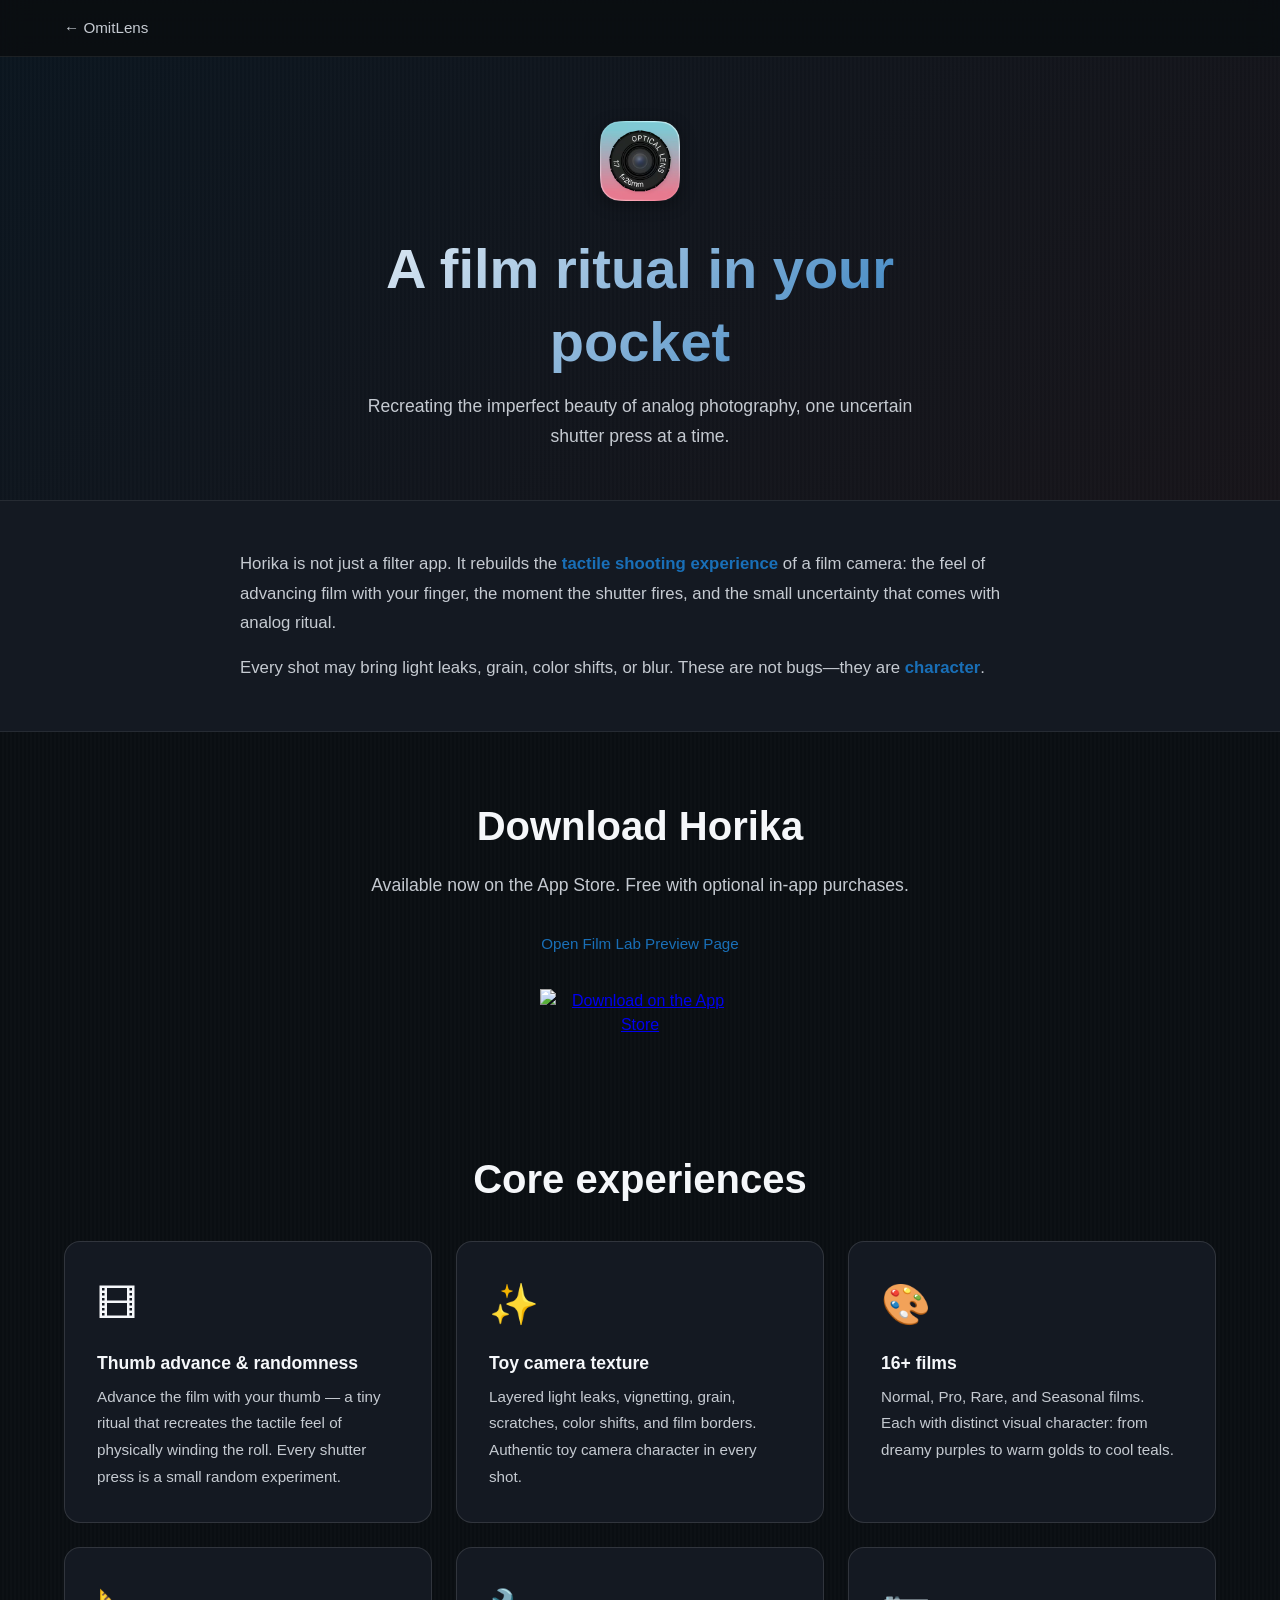
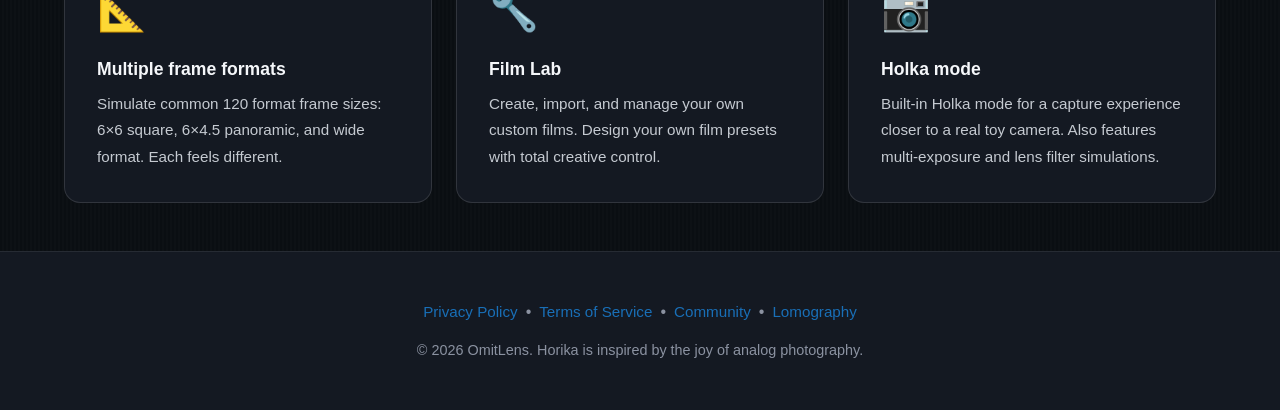
==== website/index.html @ 90a6ab24 "Add initial website files for Horika app - Created index.html for the main landing page with app det" ====
<!DOCTYPE html>
<html lang="en">

<head>
	<meta charset="UTF-8">
	<meta name="viewport" content="width=device-width, initial-scale=1.0">
	<title>Horika — Recreate film camera ritual</title>
	<meta name="description"
		content="Horika: A film camera app that brings the joy of analog photography to your iPhone. Experience ritual, randomness, and character in every shot.">
	<meta name="keywords" content="film camera, film simulation, analog photography, Holga, toy camera, iOS app">
	<link rel="canonical" href="https://omitlens.com/apps/horika/">

	<!-- Open Graph -->
	<meta property="og:type" content="website">
	<meta property="og:site_name" content="OmitLens">
	<meta property="og:title" content="Horika — Recreate film camera ritual">
	<meta property="og:description"
		content="Horika: A film camera app that brings the joy of analog photography to your iPhone. Experience ritual, randomness, and character in every shot.">
	<meta property="og:url" content="https://omitlens.com/apps/horika/">
	<meta property="og:image" content="https://omitlens.com/apps/horika/images/horika.avif">
	<meta property="og:image:width" content="1200">
	<meta property="og:image:height" content="630">

	<!-- Twitter Card -->
	<meta name="twitter:card" content="summary_large_image">
	<meta name="twitter:title" content="Horika — Recreate film camera ritual">
	<meta name="twitter:description"
		content="A film camera app that brings the joy of analog photography to your iPhone.">
	<meta name="twitter:image" content="https://omitlens.com/apps/horika/images/horika.avif">

	<!-- Schema markup -->
	<script type="application/ld+json">
	{
		"@context": "https://schema.org",
		"@type": "SoftwareApplication",
		"name": "Horika",
		"description": "A film camera app that brings the joy of analog photography to your iPhone.",
		"url": "https://omitlens.com/apps/horika/",
		"applicationCategory": "Photography",
		"offers": {
			"@type": "Offer",
			"price": "0",
			"priceCurrency": "USD"
		},
		"image": "https://omitlens.com/apps/horika/images/horika.avif"
	}
	</script>

	<link rel="stylesheet" href="style.css">
</head>

<body>
	<!-- Navigation -->
	<nav class="nav-bar">
		<div class="nav-container">
			<a href="../../" class="nav-home">← OmitLens</a>
		</div>
	</nav>

	<main>
		<!-- Hero Section -->
		<section class="hero">
			<div class="hero-container">
				<div class="hero-icon">
					<img src="images/horika.avif" alt="Horika App Icon" class="app-icon">
				</div>
				<div class="hero-content">
					<h1 class="hero-title">A film ritual in your pocket</h1>
					<p class="hero-subtitle">Recreating the imperfect beauty of analog photography, one uncertain shutter press at
						a time.</p>
				</div>
			</div>
		</section>

		<!-- Core Philosophy -->
		<section class="philosophy">
			<div class="container">
				<p class="philosophy-text">
					Horika is not just a filter app. It rebuilds the <strong>tactile shooting experience</strong> of a film
					camera:
					the feel of advancing film with your finger, the moment the shutter fires, and the small uncertainty
					that comes with analog ritual.
				</p>
				<p class="philosophy-text">
					Every shot may bring light leaks, grain, color shifts, or blur. These are not bugs—they are
					<strong>character</strong>.
				</p>
			</div>
		</section>

		<!-- CTA Section -->
		<section class="cta-section">
			<div class="container">
				<div class="cta-content">
					<h2 class="cta-title">Download Horika</h2>
					<p class="cta-subtitle">Available now on the App Store. Free with optional in-app purchases.</p>
					<p class="cta-subtitle"><a href="film-lab/preview.html?data=" class="footer-link">Open Film Lab Preview
							Page</a></p>
					<a href="https://apps.apple.com/us/app/horika/id6746124840" class="app-store-link" target="_blank"
						rel="noopener">
						<img src="https://developer.apple.com/assets/elements/badges/download-on-the-app-store.svg"
							alt="Download on the App Store" class="app-store-badge">
					</a>
				</div>
			</div>
		</section>

		<!-- Features Section -->
		<section class="features">
			<div class="container">
				<h2 class="section-title">Core experiences</h2>
				<div class="feature-grid">
					<article class="feature-card">
						<div class="feature-icon">🎞</div>
						<h3 class="feature-title">Thumb advance & randomness</h3>
						<p class="feature-desc">
							Advance the film with your thumb — a tiny ritual that recreates the tactile feel of physically winding the
							roll. Every shutter press is a small random experiment.
						</p>
					</article>

					<article class="feature-card">
						<div class="feature-icon">✨</div>
						<h3 class="feature-title">Toy camera texture</h3>
						<p class="feature-desc">
							Layered light leaks, vignetting, grain, scratches, color shifts, and film borders. Authentic toy camera
							character in every shot.
						</p>
					</article>

					<article class="feature-card">
						<div class="feature-icon">🎨</div>
						<h3 class="feature-title">16+ films</h3>
						<p class="feature-desc">
							Normal, Pro, Rare, and Seasonal films. Each with distinct visual character: from dreamy purples to warm
							golds to cool teals.
						</p>
					</article>

					<article class="feature-card">
						<div class="feature-icon">📐</div>
						<h3 class="feature-title">Multiple frame formats</h3>
						<p class="feature-desc">
							Simulate common 120 format frame sizes: 6×6 square, 6×4.5 panoramic, and wide format. Each feels
							different.
						</p>
					</article>

					<article class="feature-card">
						<div class="feature-icon">🔧</div>
						<h3 class="feature-title">Film Lab</h3>
						<p class="feature-desc">
							Create, import, and manage your own custom films. Design your own film presets with total creative
							control.
						</p>
					</article>

					<article class="feature-card">
						<div class="feature-icon">📷</div>
						<h3 class="feature-title">Holka mode</h3>
						<p class="feature-desc">
							Built-in Holka mode for a capture experience closer to a real toy camera. Also features multi-exposure and
							lens filter simulations.
						</p>
					</article>
				</div>
			</div>
		</section>

	</main>

	<!-- Footer -->
	<footer class="footer">
		<div class="container">
			<nav class="footer-nav">
				<a href="privacy.html" class="footer-link">Privacy Policy</a>
				<span class="footer-sep">•</span>
				<a href="tos.html" class="footer-link">Terms of Service</a>
				<span class="footer-sep">•</span>
				<a href="https://www.reddit.com/r/Horika/" class="footer-link" target="_blank" rel="noopener">Community</a>
				<span class="footer-sep">•</span>
				<a href="https://www.lomography.com/films/871981005-digital-horika-app/photos?order=popular" class="footer-link"
					target="_blank" rel="noopener">Lomography</a>
			</nav>
			<p class="footer-credit">© 2026 OmitLens. Horika is inspired by the joy of analog photography.</p>
		</div>
	</footer>

</body>

</html>
---- website/style.css ----
/* ================================================================
   HORIKA - Dark Theme Web Design
   Inspired by iOS app aesthetics with Japanese color palette
   ================================================================ */

:root {
	/* Dark theme color tokens - Japanese palette inspired by iOS app */
	--dark-bg: #0a0e12;
	--dark-surface: #141922;
	--dark-surface-alt: #1a1f2a;
	
	/* iOS app color palette */
	--ruri: #0065B0;           /* Deep blue (Holka flavor) */
	--asagi: #196FB7;          /* Cyan-toned blue (accent) */
	--usubeni: #E87A8F;        /* Pale rose (Hana flavor) */
	--mizu-yellow: #FCC150;    /* Light yellow (Horika flavor) */
	--kihada-gold: #D4A040;    /* Golden (Banana flavor) */
	
	/* Accents and text */
	--text-primary: #F5F7FA;
	--text-secondary: #C5CAD1;
	--text-tertiary: #8B92A1;
	--border-color: rgba(255, 255, 255, 0.08);
	--border-color-strong: rgba(255, 255, 255, 0.12);
	
	/* Spacing */
	--space-xs: 4px;
	--space-sm: 8px;
	--space-md: 12px;
	--space-lg: 16px;
	--space-xl: 24px;
	--space-2xl: 32px;
	--space-3xl: 48px;
	--space-4xl: 64px;
	
	/* Layout */
	--max-width: 1200px;
	--radius-sm: 8px;
	--radius-md: 12px;
	--radius-lg: 16px;
	
	/* Typography */
	--font-main: -apple-system, BlinkMacSystemFont, "Segoe UI", Roboto, "Helvetica Neue", sans-serif;
	--font-serif: "Georgia", "Garamond", serif;
	--line-height-tight: 1.3;
	--line-height-normal: 1.5;
	--line-height-relaxed: 1.75;
}

/* Base styles */
* {
	box-sizing: border-box;
}

html, body {
	margin: 0;
	padding: 0;
	height: 100%;
}

body {
	font-family: var(--font-main);
	background: var(--dark-bg);
	background-image: repeating-linear-gradient(
		90deg,
		transparent,
		transparent 2px,
		rgba(255, 255, 255, 0.01) 2px,
		rgba(255, 255, 255, 0.01) 4px
	);
	color: var(--text-primary);
	line-height: var(--line-height-normal);
	-webkit-font-smoothing: antialiased;
	-moz-osx-font-smoothing: grayscale;
}

/* ================================================================
   NAVIGATION
   ================================================================ */

.nav-bar {
	position: sticky;
	top: 0;
	z-index: 100;
	background: rgba(10, 14, 18, 0.8);
	backdrop-filter: blur(12px);
	border-bottom: 1px solid var(--border-color);
	padding: var(--space-lg) 0;
}

.nav-container {
	max-width: var(--max-width);
	margin: 0 auto;
	padding: 0 var(--space-xl);
}

.nav-home {
	display: inline-block;
	color: var(--text-secondary);
	text-decoration: none;
	font-size: 0.95rem;
	font-weight: 500;
	transition: color 0.2s ease;
}

.nav-home:hover {
	color: var(--asagi);
}

/* ================================================================
   MAIN & CONTAINER
   ================================================================ */

main {
	min-height: calc(100vh - 200px);
}

.container {
	max-width: var(--max-width);
	margin: 0 auto;
	padding: 0 var(--space-xl);
}

/* ================================================================
   HERO SECTION
   ================================================================ */

.hero {
	padding: var(--space-4xl) var(--space-xl) var(--space-3xl);
	text-align: center;
	background: linear-gradient(135deg, rgba(25, 111, 183, 0.08) 0%, rgba(232, 122, 143, 0.06) 100%);
}

.hero-container {
	max-width: 700px;
	margin: 0 auto;
}

.hero-icon {
	margin-bottom: var(--space-2xl);
}

.app-icon {
	width: 80px;
	height: 80px;
	margin: 0 auto;
	display: block;
	border-radius: var(--radius-lg);
	box-shadow: 0 4px 16px rgba(0, 0, 0, 0.3);
}

.hero-title {
	margin: 0 0 var(--space-md) 0;
	font-size: clamp(2rem, 5vw, 3.5rem);
	font-weight: 700;
	line-height: var(--line-height-tight);
	background: linear-gradient(135deg, var(--text-primary) 0%, var(--asagi) 100%);
	-webkit-background-clip: text;
	-webkit-text-fill-color: transparent;
	background-clip: text;
}

.hero-subtitle {
	font-size: 1.1rem;
	color: var(--text-secondary);
	margin: 0;
	max-width: 600px;
	margin: 0 auto;
	line-height: var(--line-height-relaxed);
}

/* ================================================================
   PHILOSOPHY SECTION
   ================================================================ */

.philosophy {
	padding: var(--space-3xl) var(--space-xl);
	background: var(--dark-surface);
	border-top: 1px solid var(--border-color);
	border-bottom: 1px solid var(--border-color);
}

.philosophy-text {
	max-width: 800px;
	margin: 0 auto var(--space-lg);
	font-size: 1.05rem;
	line-height: var(--line-height-relaxed);
	color: var(--text-secondary);
}

.philosophy-text:last-child {
	margin-bottom: 0;
}

.philosophy-text strong {
	color: var(--asagi);
	font-weight: 600;
}

/* ================================================================
   FEATURES SECTION
   ================================================================ */

.features {
	padding: var(--space-3xl) var(--space-xl);
}

.section-title {
	font-size: clamp(1.5rem, 4vw, 2.5rem);
	font-weight: 700;
	margin: 0 0 var(--space-2xl) 0;
	text-align: center;
	color: var(--text-primary);
}

.feature-grid {
	display: grid;
	grid-template-columns: repeat(auto-fit, minmax(280px, 1fr));
	gap: var(--space-xl);
	max-width: var(--max-width);
	margin: 0 auto;
}

.feature-card {
	padding: var(--space-2xl);
	background: var(--dark-surface);
	border: 1px solid var(--border-color-strong);
	border-radius: var(--radius-lg);
	transition: all 0.3s cubic-bezier(0.4, 0, 0.2, 1);
	position: relative;
	overflow: hidden;
}

.feature-card::before {
	content: '';
	position: absolute;
	top: 0;
	left: -100%;
	width: 100%;
	height: 100%;
	background: linear-gradient(90deg, transparent, rgba(25, 111, 183, 0.1), transparent);
	transition: left 0.5s ease;
}

.feature-card:hover::before {
	left: 100%;
}

.feature-card:hover {
	border-color: var(--asagi);
	box-shadow: 0 8px 32px rgba(25, 111, 183, 0.15);
	transform: translateY(-4px);
}

.feature-icon {
	font-size: 2.5rem;
	margin-bottom: var(--space-lg);
	display: block;
}

.feature-title {
	font-size: 1.1rem;
	font-weight: 700;
	margin: 0 0 var(--space-sm) 0;
	color: var(--text-primary);
}

.feature-desc {
	font-size: 0.95rem;
	color: var(--text-secondary);
	line-height: var(--line-height-relaxed);
	margin: 0;
}

/* ================================================================
   FILM SECTION
   ================================================================ */

.film-section {
	padding: var(--space-3xl) var(--space-xl);
	background: var(--dark-surface);
	border-top: 1px solid var(--border-color);
}

.film-intro {
	text-align: center;
	max-width: 600px;
	margin: 0 auto var(--space-2xl);
	font-size: 1rem;
	color: var(--text-secondary);
	line-height: var(--line-height-relaxed);
}

/* Film filters */
.film-filters {
	display: flex;
	justify-content: center;
	gap: var(--space-sm);
	margin-bottom: var(--space-3xl);
	flex-wrap: wrap;
}

.filter-btn {
	padding: var(--space-sm) var(--space-lg);
	background: var(--dark-surface-alt);
	border: 1px solid var(--border-color);
	border-radius: var(--radius-md);
	color: var(--text-secondary);
	font-size: 0.9rem;
	font-weight: 500;
	cursor: pointer;
	transition: all 0.2s ease;
}

.filter-btn:hover {
	border-color: var(--asagi);
	color: var(--asagi);
}

.filter-btn.active {
	background: var(--asagi);
	border-color: var(--asagi);
	color: white;
}

/* Film grid */
.film-grid {
	display: grid;
	grid-template-columns: repeat(auto-fill, minmax(160px, 1fr));
	gap: var(--space-lg);
	max-width: var(--max-width);
	margin: 0 auto;
}

.film-card {
	padding: var(--space-lg);
	background: var(--dark-surface-alt);
	border: 1px solid var(--border-color-strong);
	border-radius: var(--radius-md);
	cursor: pointer;
	transition: all 0.3s ease;
	text-align: center;
}

.film-card:hover {
	transform: translateY(-8px);
	border-color: var(--asagi);
	box-shadow: 0 12px 32px rgba(25, 111, 183, 0.2);
}

.film-wrapper {
	width: 100%;
	height: 100px;
	border-radius: var(--radius-sm);
	margin-bottom: var(--space-lg);
	border: 2px solid rgba(255, 255, 255, 0.1);
	display: flex;
	align-items: center;
	justify-content: center;
	font-size: 2rem;
	font-weight: 700;
}

.film-name {
	font-size: 1rem;
	font-weight: 700;
	color: var(--text-primary);
	margin-bottom: var(--space-xs);
}

.film-type-badge {
	display: inline-block;
	font-size: 0.75rem;
	font-weight: 600;
	padding: var(--space-xs) var(--space-sm);
	border-radius: var(--radius-sm);
	margin-bottom: var(--space-sm);
	text-transform: uppercase;
	letter-spacing: 0.5px;
}

.film-type-badge.normal {
	background: rgba(107, 114, 128, 0.2);
	color: #9CA3AF;
}

.film-type-badge.pro {
	background: rgba(25, 111, 183, 0.2);
	color: var(--asagi);
}

.film-type-badge.rare {
	background: rgba(251, 191, 36, 0.2);
	color: #FCD34D;
}

.film-type-badge.seasonal {
	background: rgba(249, 115, 22, 0.2);
	color: #FB923C;
}

.film-description {
	font-size: 0.8rem;
	color: var(--text-tertiary);
	line-height: var(--line-height-tight);
	margin: 0;
}

/* ================================================================
   CTA SECTION
   ================================================================ */

.cta-section {
	padding: var(--space-4xl) var(--space-xl);
	text-align: center;
}

.cta-content {
	max-width: 600px;
	margin: 0 auto;
}

.cta-title {
	font-size: 2.5rem;
	font-weight: 700;
	margin: 0 0 var(--space-lg) 0;
	color: var(--text-primary);
}

.cta-subtitle {
	font-size: 1.1rem;
	color: var(--text-secondary);
	margin: 0 0 var(--space-2xl) 0;
}

.app-store-link {
	display: inline-block;
	transition: transform 0.2s ease;
}

.app-store-link:hover {
	transform: scale(1.05);
}

.app-store-badge {
	max-width: 200px;
	width: 100%;
	height: auto;
	display: block;
}

/* ================================================================
   FOOTER
   ================================================================ */

.footer {
	padding: var(--space-3xl) var(--space-xl);
	border-top: 1px solid var(--border-color);
	background: var(--dark-surface);
	text-align: center;
}

.footer-nav {
	margin-bottom: var(--space-lg);
	display: flex;
	justify-content: center;
	align-items: center;
	gap: var(--space-sm);
	flex-wrap: wrap;
}

.footer-link {
	color: var(--asagi);
	text-decoration: none;
	font-size: 0.95rem;
	font-weight: 500;
	transition: color 0.2s ease;
}

.footer-link:hover {
	color: var(--text-primary);
}

.footer-sep {
	color: var(--text-tertiary);
}

.footer-credit {
	color: var(--text-tertiary);
	font-size: 0.9rem;
	margin: 0;
}

/* ================================================================
   RESPONSIVE DESIGN
   ================================================================ */

@media (max-width: 768px) {
	:root {
		--space-xl: 20px;
		--space-2xl: 28px;
		--space-3xl: 40px;
	}

	.hero {
		padding: var(--space-3xl) var(--space-xl) var(--space-2xl);
	}

	.hero-title {
		font-size: clamp(1.5rem, 4vw, 2.5rem);
	}

	.feature-grid {
		grid-template-columns: 1fr;
	}

	.film-grid {
		grid-template-columns: repeat(auto-fill, minmax(140px, 1fr));
		gap: var(--space-md);
	}

	.film-card {
		padding: var(--space-md);
	}

	.film-wrapper {
		height: 80px;
	}
}

@media (max-width: 480px) {
	:root {
		--space-xl: 16px;
		--space-2xl: 24px;
	}

	.nav-container,
	.container {
		padding: 0 var(--space-lg);
	}

	.hero {
		padding: var(--space-2xl) var(--space-lg) var(--space-xl);
	}

	.app-icon {
		width: 64px;
		height: 64px;
	}

	.hero-title {
		font-size: 1.5rem;
	}

	.hero-subtitle {
		font-size: 0.95rem;
	}

	.section-title {
		font-size: 1.5rem;
	}

	.film-grid {
		grid-template-columns: repeat(auto-fill, minmax(120px, 1fr));
	}

	.feature-grid {
		gap: var(--space-lg);
	}

	.cta-title {
		font-size: 1.8rem;
	}

	.footer-nav {
		flex-direction: column;
		gap: 0;
	}

	.footer-sep {
		display: none;
	}

	.footer-link {
		display: block;
		padding: var(--space-sm) 0;
	}
}

/* ================================================================
   ACCESSIBILITY
   ================================================================ */

a:focus-visible,
button:focus-visible {
	outline: 2px solid var(--asagi);
	outline-offset: 3px;
}

/* Prefers reduced motion */
@media (prefers-reduced-motion: reduce) {
	* {
		animation-duration: 0.01ms !important;
		animation-iteration-count: 1 !important;
		transition-duration: 0.01ms !important;
	}
}

/* ================================================================
   UTILITY CLASSES
   ================================================================ */

.sr-only {
	position: absolute;
	width: 1px;
	height: 1px;
	padding: 0;
	margin: -1px;
	overflow: hidden;
	clip: rect(0, 0, 0, 0);
	white-space: nowrap;
	border: 0;
}
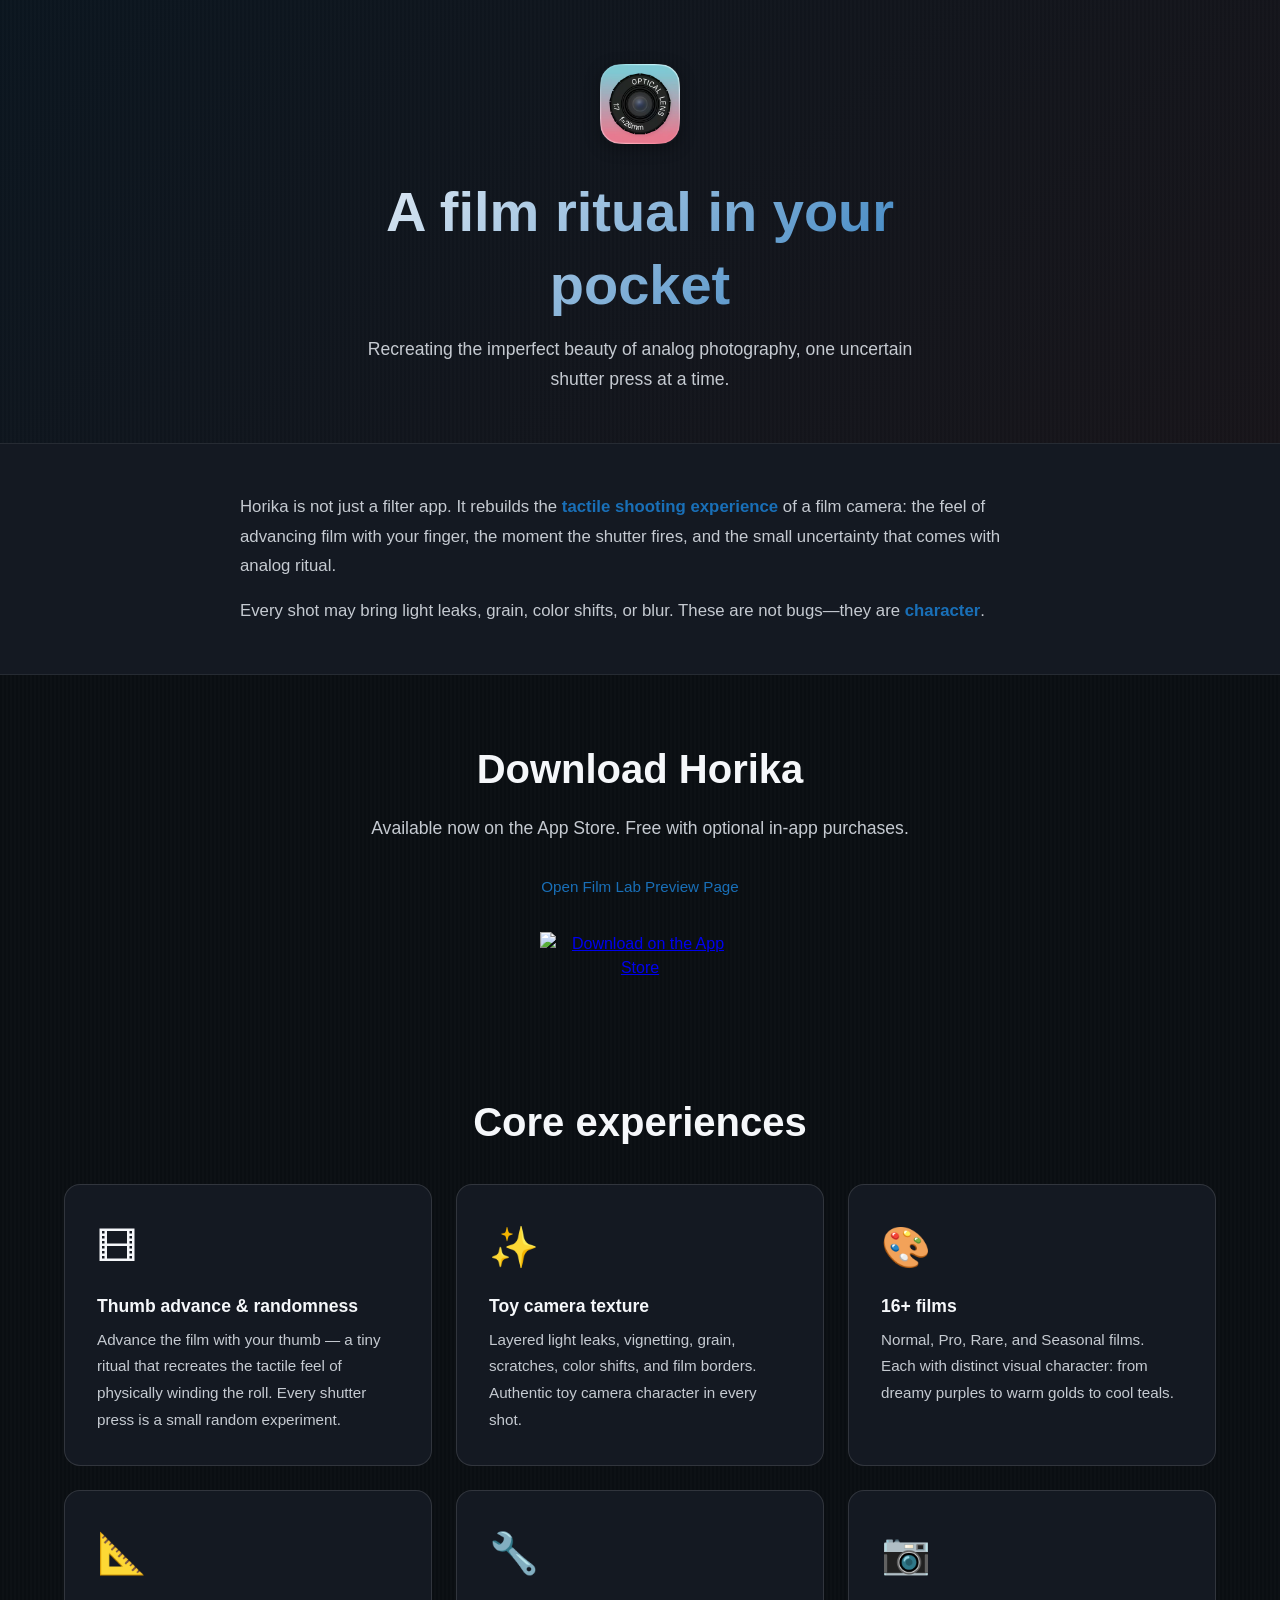
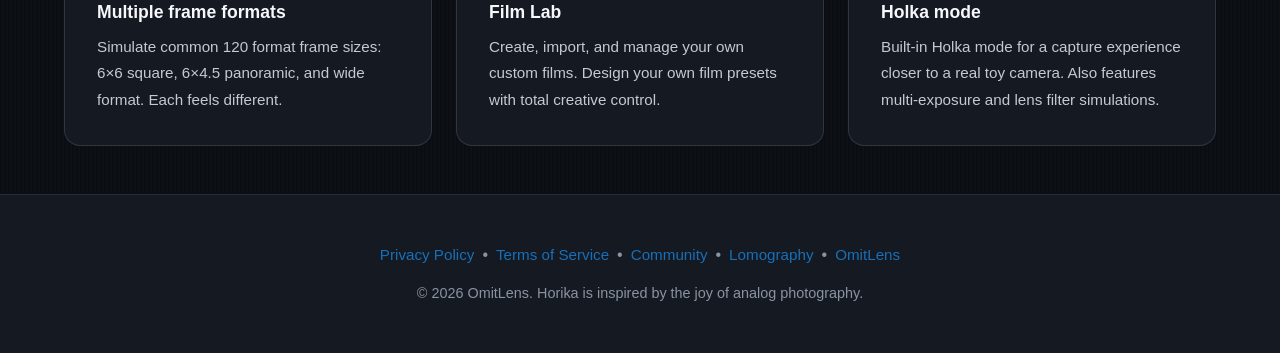
==== commit 1909e2a6: "Remove navigation bar and update footer links in index.html" ====
--- a/website/index.html
+++ b/website/index.html
@@ -50,13 +50,6 @@
 </head>
 
 <body>
-	<!-- Navigation -->
-	<nav class="nav-bar">
-		<div class="nav-container">
-			<a href="../../" class="nav-home">← OmitLens</a>
-		</div>
-	</nav>
-
 	<main>
 		<!-- Hero Section -->
 		<section class="hero">
@@ -180,7 +173,8 @@
 				<a href="https://www.reddit.com/r/Horika/" class="footer-link" target="_blank" rel="noopener">Community</a>
 				<span class="footer-sep">•</span>
 				<a href="https://www.lomography.com/films/871981005-digital-horika-app/photos?order=popular" class="footer-link"
-					target="_blank" rel="noopener">Lomography</a>
+					target="_blank" rel="noopener">Lomography</a> <span class="footer-sep">•</span>
+				<a href="https://omitlens.com" class="footer-link" target="_blank" rel="noopener">OmitLens</a>
 			</nav>
 			<p class="footer-credit">© 2026 OmitLens. Horika is inspired by the joy of analog photography.</p>
 		</div>
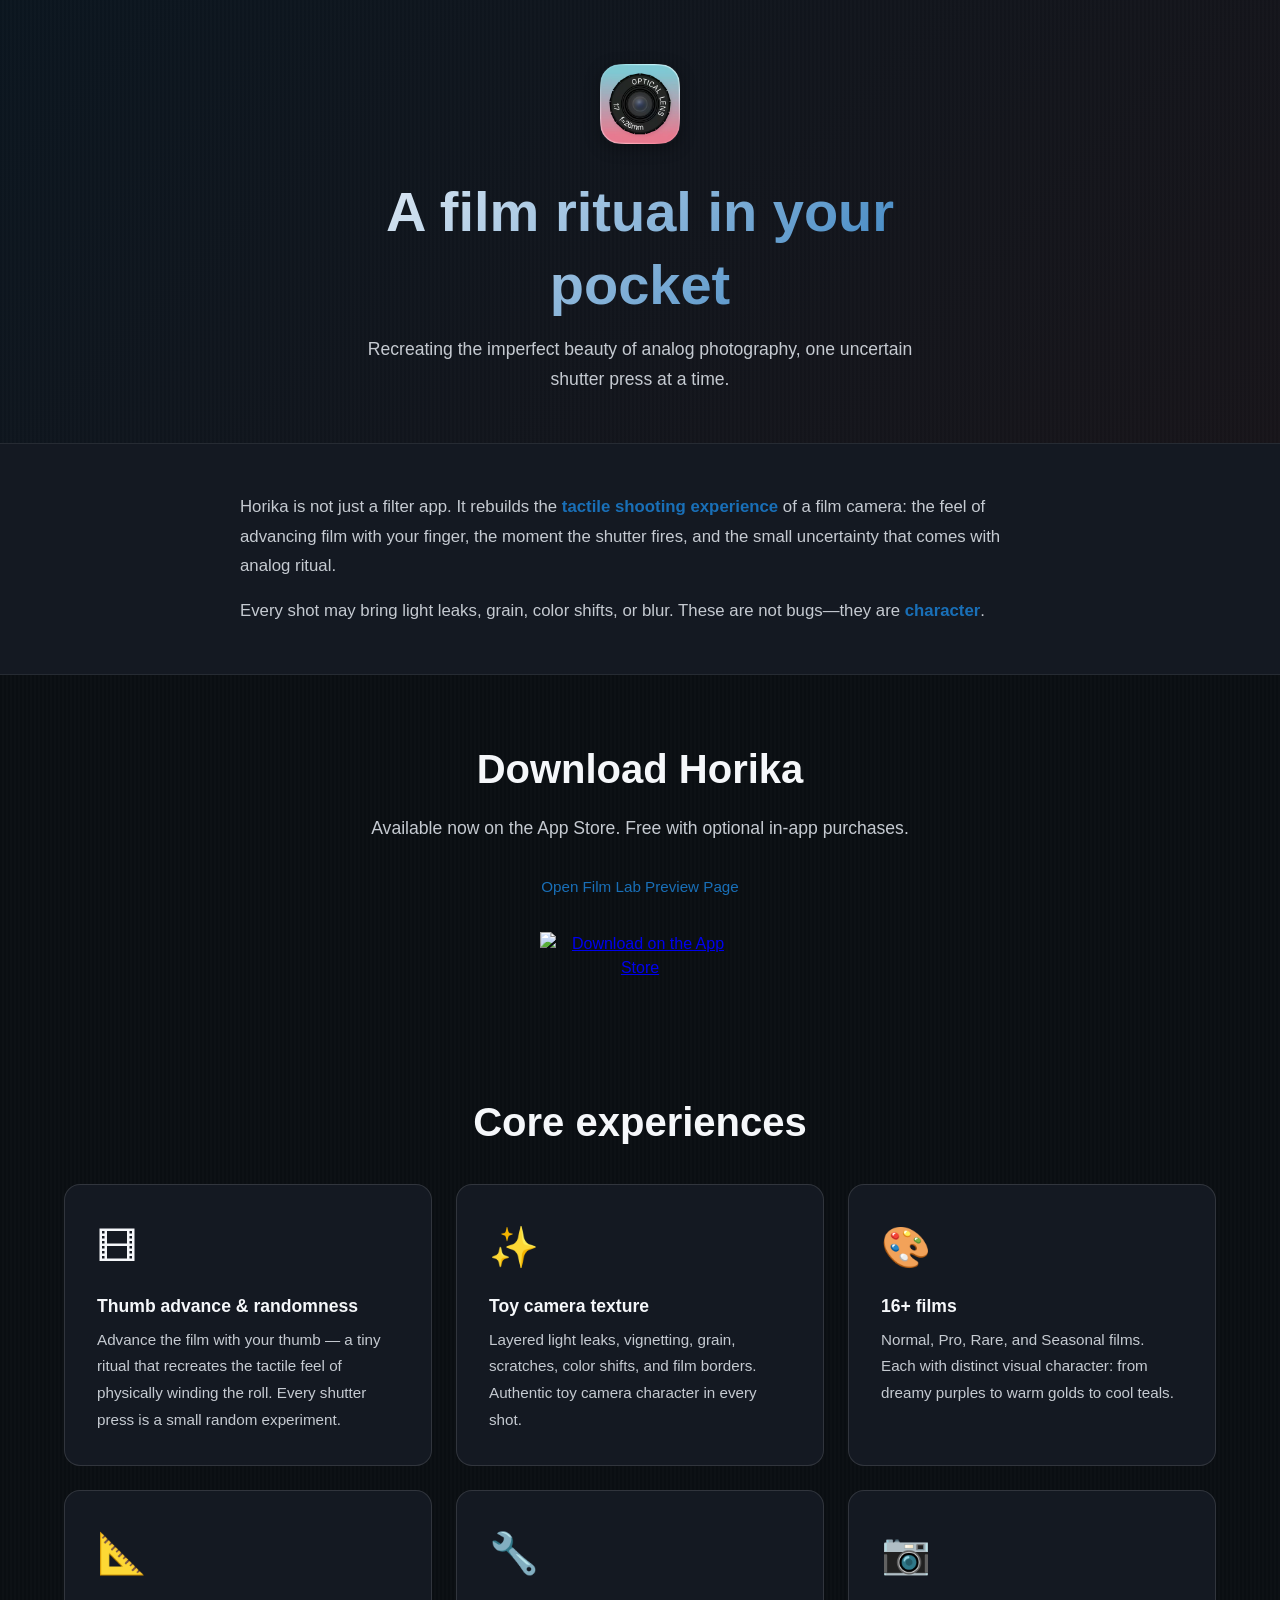
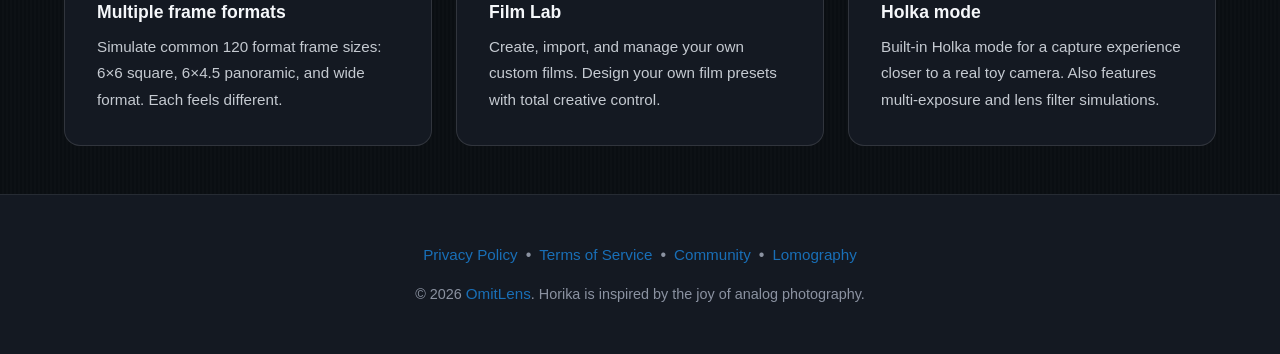
==== commit 61a86c3a: "Update footer links in index.html to include OmitLens as a clickable link" ====
--- a/website/index.html
+++ b/website/index.html
@@ -173,10 +173,10 @@
 				<a href="https://www.reddit.com/r/Horika/" class="footer-link" target="_blank" rel="noopener">Community</a>
 				<span class="footer-sep">•</span>
 				<a href="https://www.lomography.com/films/871981005-digital-horika-app/photos?order=popular" class="footer-link"
-					target="_blank" rel="noopener">Lomography</a> <span class="footer-sep">•</span>
-				<a href="https://omitlens.com" class="footer-link" target="_blank" rel="noopener">OmitLens</a>
+					target="_blank" rel="noopener">Lomography</a>
 			</nav>
-			<p class="footer-credit">© 2026 OmitLens. Horika is inspired by the joy of analog photography.</p>
+			<p class="footer-credit">© 2026 <a href="https://omitlens.com" class="footer-link" target="_blank"
+					rel="noopener">OmitLens</a>. Horika is inspired by the joy of analog photography.</p>
 		</div>
 	</footer>
 
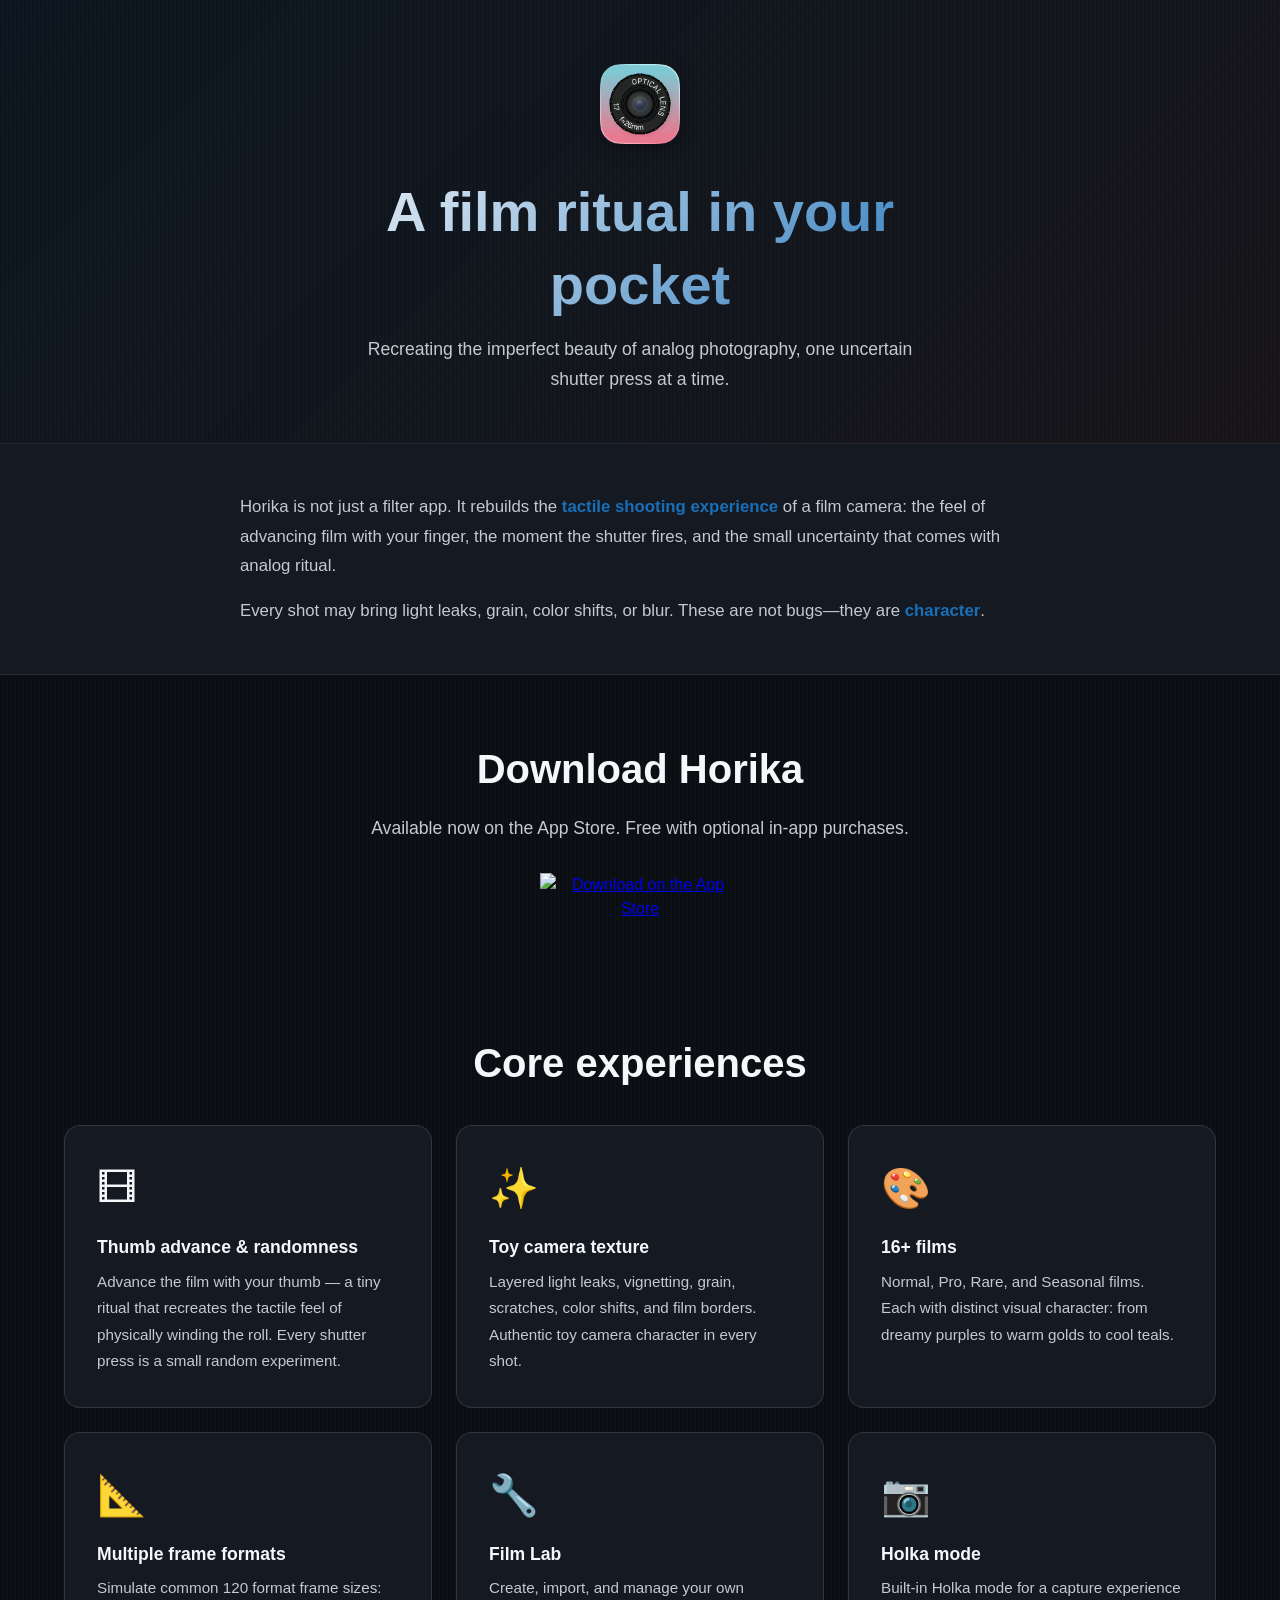
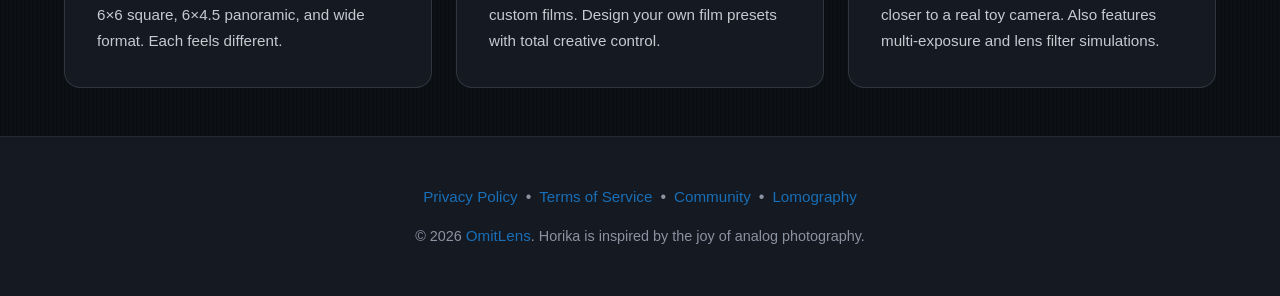
==== commit c8845b51: "Update Film Lab preview title and improve accessibility label" ====
--- a/website/index.html
+++ b/website/index.html
@@ -87,8 +87,6 @@
 				<div class="cta-content">
 					<h2 class="cta-title">Download Horika</h2>
 					<p class="cta-subtitle">Available now on the App Store. Free with optional in-app purchases.</p>
-					<p class="cta-subtitle"><a href="film-lab/preview.html?data=" class="footer-link">Open Film Lab Preview
-							Page</a></p>
 					<a href="https://apps.apple.com/us/app/horika/id6746124840" class="app-store-link" target="_blank"
 						rel="noopener">
 						<img src="https://developer.apple.com/assets/elements/badges/download-on-the-app-store.svg"
